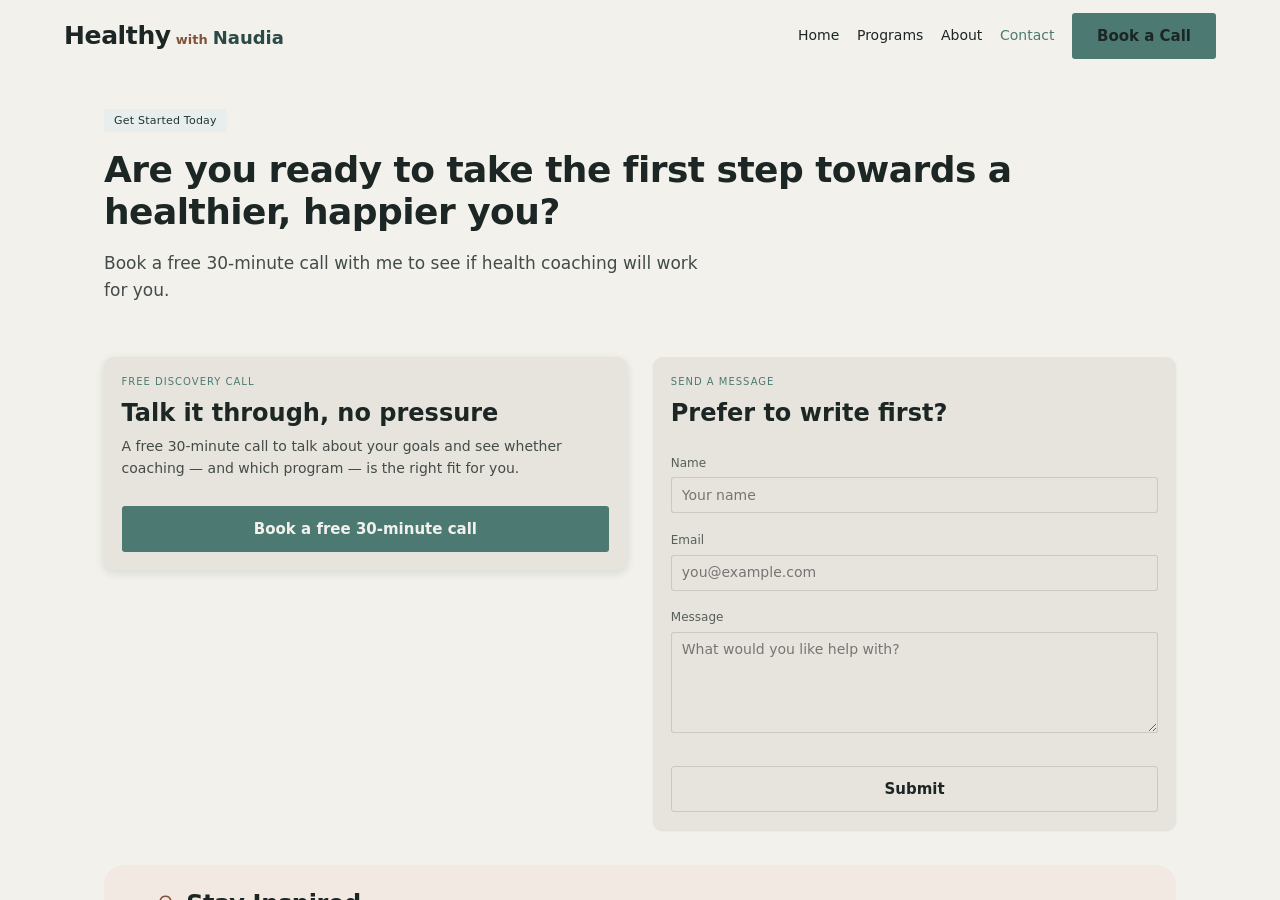
==== index.html @ d25d28cb "Add files via upload" ====
<!DOCTYPE html>
<html lang="en">
<head>
<meta charset="utf-8">
<meta http-equiv="refresh" content="0; url=contact.html">
<link rel="canonical" href="contact.html">
<title>Healthy with Naudia</title>
</head>
<body>
<p>Redirecting to <a href="contact.html">the Contact page</a>…</p>
</body>
</html>
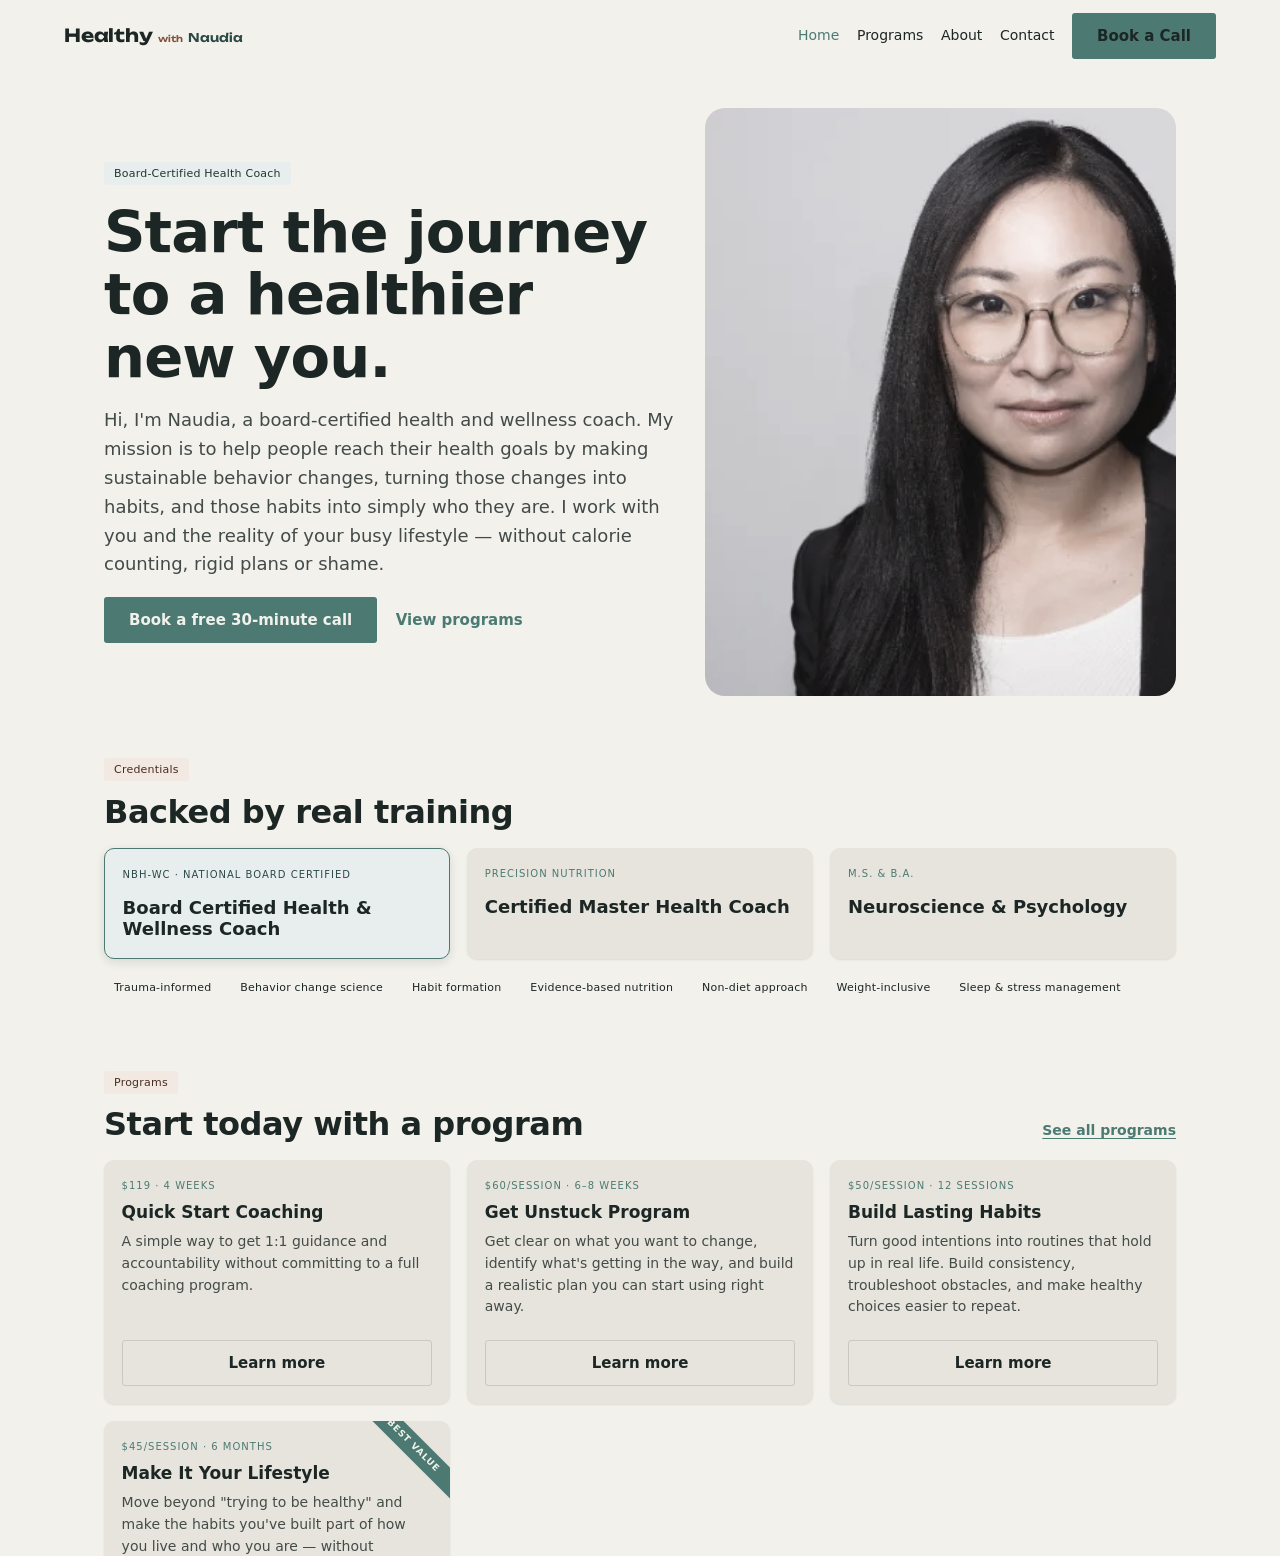
==== commit a7ea1bfb: "Add files via upload" ====
--- a/index.html
+++ b/index.html
@@ -2,11 +2,11 @@
 <html lang="en">
 <head>
 <meta charset="utf-8">
-<meta http-equiv="refresh" content="0; url=contact.html">
-<link rel="canonical" href="contact.html">
+<meta http-equiv="refresh" content="0; url=home.html">
+<link rel="canonical" href="home.html">
 <title>Healthy with Naudia</title>
 </head>
 <body>
-<p>Redirecting to <a href="contact.html">the Contact page</a>…</p>
+<p>Redirecting to <a href="home.html">the homepage</a>…</p>
 </body>
 </html>
